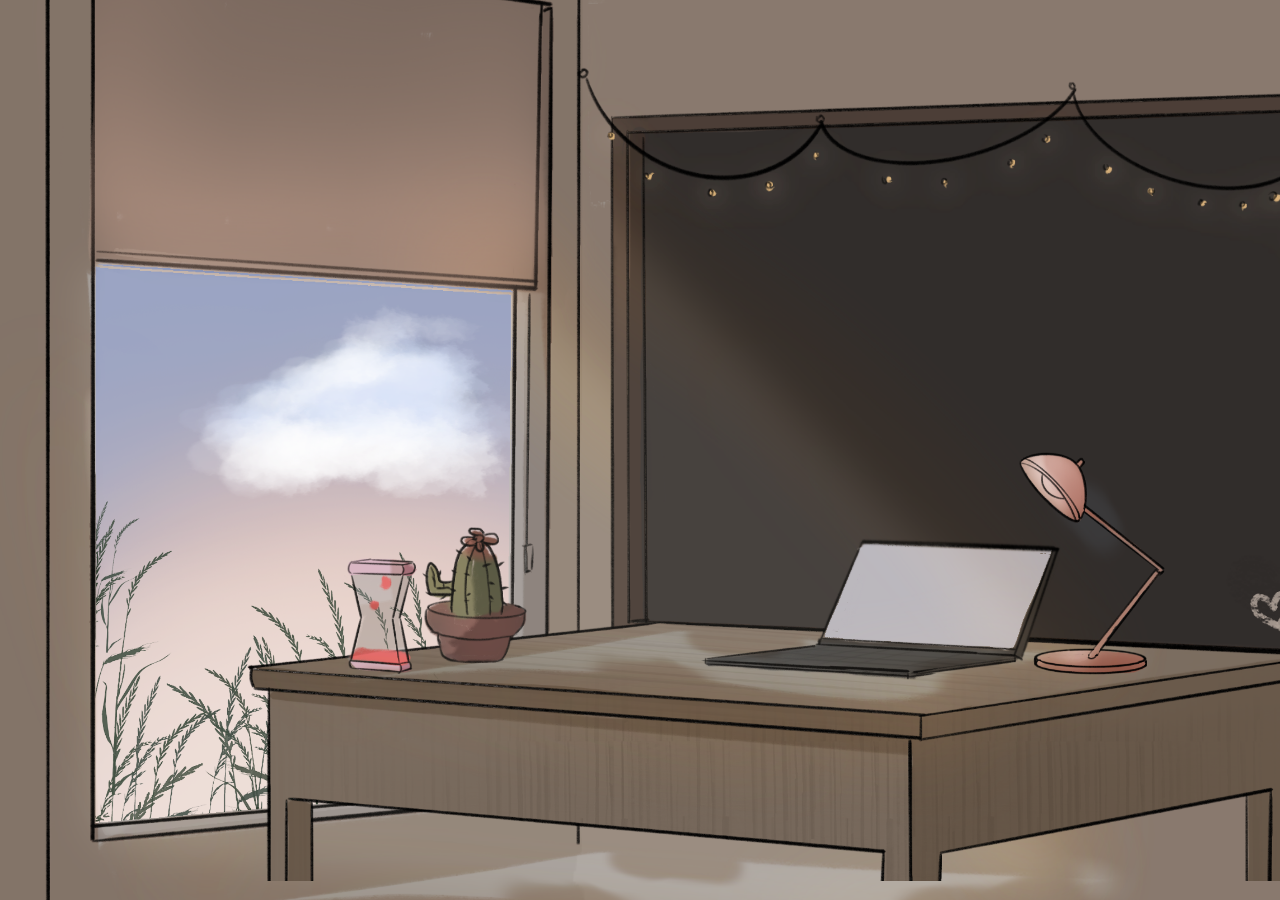
==== index.html @ 7f3fed0a "lights fixed" ====
<!DOCTYPE html>
<html>
<head>
	<title>Cat'N'Rain</title>
	<link rel="stylesheet" type="text/css" href="css/lab.css">
	<div class = "script">
		<script src="https://ajax.googleapis.com/ajax/libs/jquery/3.6.0/jquery.min.js"></script>
		<script src="js/lab.js" defer></script>
	</div>
</head>
<body>
	<main>


		<map name="laptop">
		  <area shape="rect" coords="0, 0, 1000, 1000" alt="Computer" href="https://www.google.com">
		</map>

		<script type="text/javascript">
		    var buttons = document.getElementById("button");
		    buttons.innerHTML = '<img src="img/laptop.png />';
		</script>

		<div>
			<img src="img/middleground.png" id="midground"/>
		</div>

		<div>
			<img src="img/window.png" name="window" class="btTxt submit" id="window"/>
		</div>

		<div>
			<input type="image" src="img/clickables/blackboard.png" name="blackboard" class="btTxt submit imagebutton" onclick="showWindowPopup" id="blackboard" />
		</div>

		<div>
			<img src="img/table.png" id="table" />
		</div>

		<div>
			<img src="img/lights.png" id="lights" />
		</div>

		<div>
			<input type="image" src="img/clickables/laptop.png" name="computer" id="computer" usemap="#laptop" class="imagebutton"/>
		</div>

		<div>
			<input type="image" src="img/clickables/lamp.png" name="lamp" class="btTxt submit" id="lamp" />
		</div>

		<div>
			<input type="image" src="img/clickables/lava-lamp.png" name="hourglass" class="btTxt submit imagebutton" id="hourglass" />
		</div>

		<div>
			<img src="img/clickables/cactus.png" id="cactus" class="imagebutton"/>
		</div>

	</main>
</body>
</html>
---- css/lab.css ----
body {
  background-image: url('../img/scenery-options/background.png');
  background-size: 1400px;
  background-repeat: no-repeat;
}

#midground {
  height: auto;
  width: 1785px;
  position: fixed;
  left: -45px;
  top: -145px;
}

#window {
  height: auto;
  width: 472px;
  position: fixed;
  left: 82px;
  top: -62px;
}

#blackboard {
  height: auto;
  width: 745px;
  position: fixed;
  left: 610px;
  top: 90px;
}

#lights {
  height: auto;
  width: 885px;
  position:fixed;
  left: 573px;
  top: 67px;
}

#table {
  height: auto;
  width: 1075px;
  position:fixed;
  left: 247px;
  top: 621px;
}

#cactus {
  height: auto;
  width: 105px;
  position:fixed;
  left: 422px;
  top: 527px;
}

#computer {
  height: auto;
  width: 360px;
  position: fixed;
  left: 701px;
  top: 538px;
}

#lamp {
  height: auto;
  width: 146px;
  position: fixed;
  left: 1019px;
  top: 452px;
}

#hourglass {
  height: auto;
  width: 76px;
  position: fixed;
  left: 342px;
  top: 554px;
}

button {
  display: inline-block;
  height: 200px;
  padding: 0;
  margin: 0;
  vertical-align: top;
  width: 104px;
}

.btTxt submit:active {
  border: none;
}

.imagebutton {
  cursor: pointer;
}
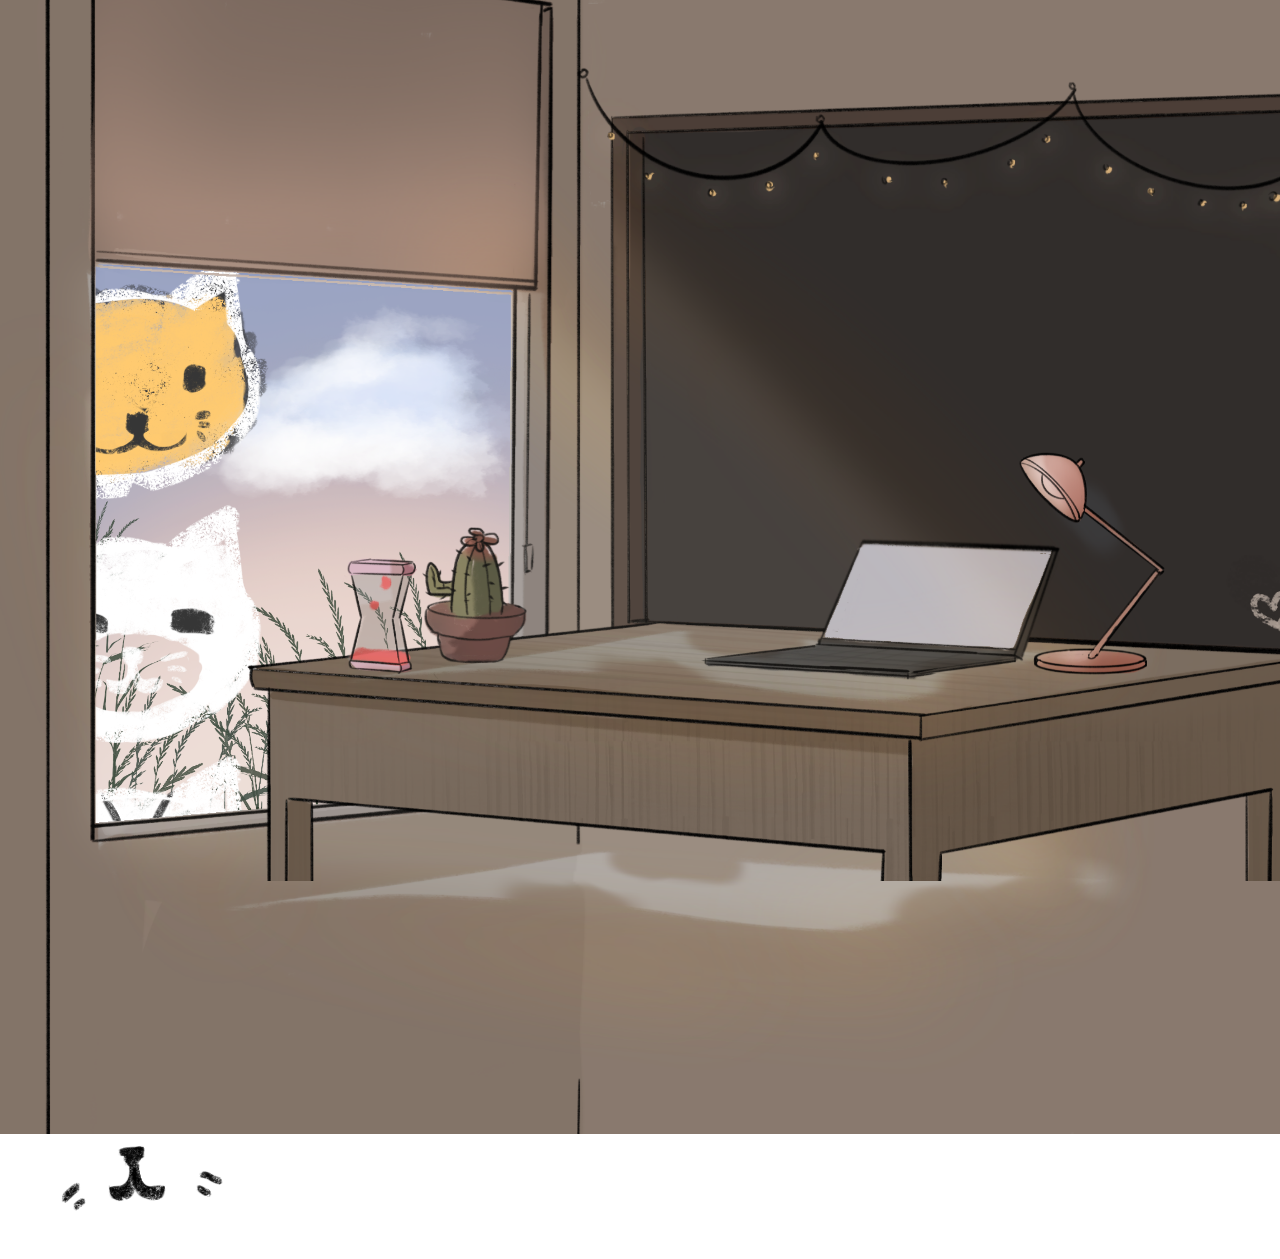
==== commit 3aeccfbd: "blackboard test" ====
--- a/index.html
+++ b/index.html
@@ -15,11 +15,6 @@
 		<map name="laptop">
 		  <area shape="rect" coords="0, 0, 1000, 1000" alt="Computer" href="https://www.google.com">
 		</map>
-
-		<script type="text/javascript">
-		    var buttons = document.getElementById("button");
-		    buttons.innerHTML = '<img src="img/laptop.png />';
-		</script>
 
 		<div>
 			<img src="img/middleground.png" id="midground"/>
@@ -56,7 +51,9 @@
 		<div>
 			<img src="img/clickables/cactus.png" id="cactus" class="imagebutton"/>
 		</div>
-
+		<div id="board-popup">
+			<script src="js/load-blackboard.js" defer></script>
+		</div>
 	</main>
 </body>
 </html>
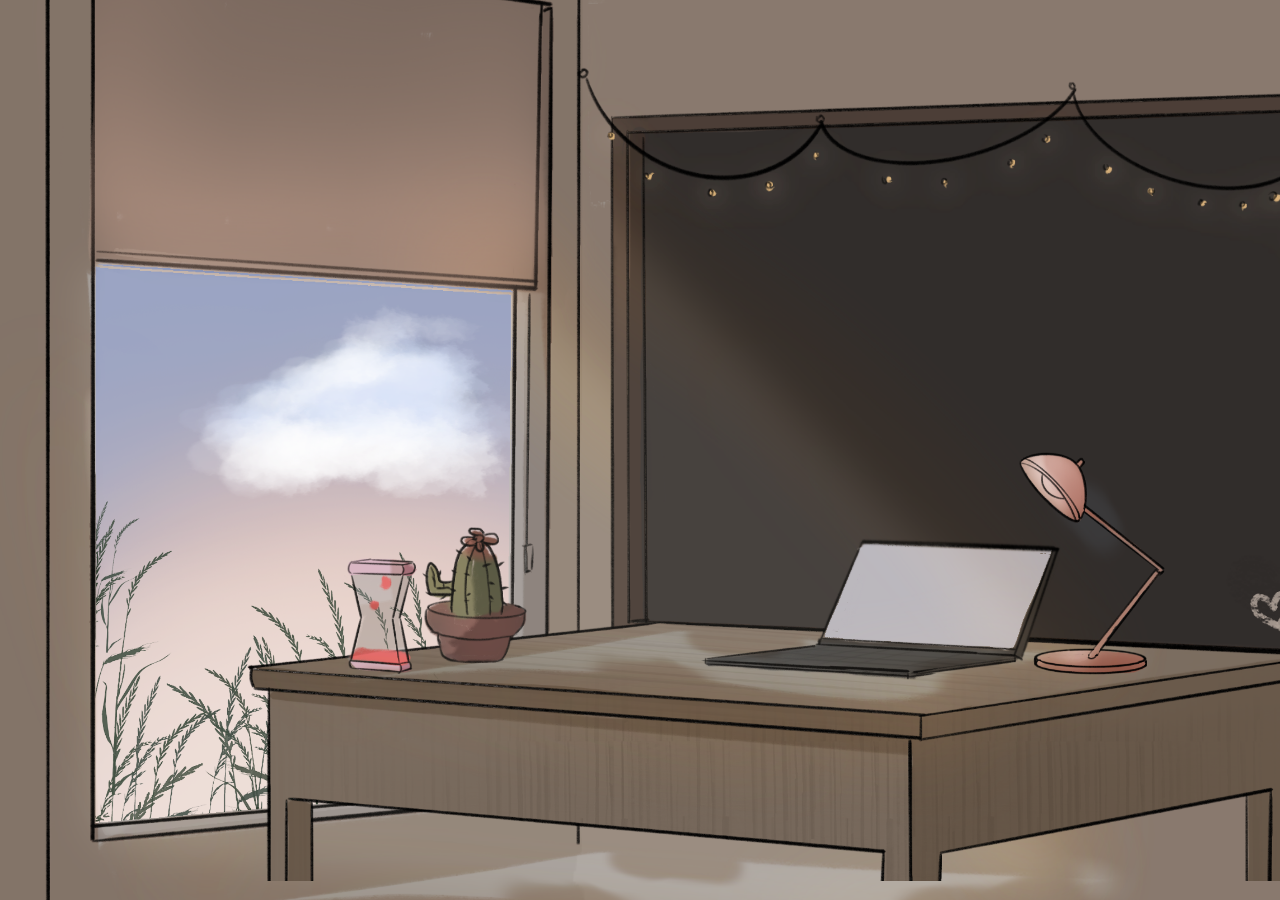
==== commit 57606e54: "Blackboard implemented" ====
--- a/index.html
+++ b/index.html
@@ -52,7 +52,28 @@
 			<img src="img/clickables/cactus.png" id="cactus" class="imagebutton"/>
 		</div>
 		<div id="board-popup">
-			<script src="js/load-blackboard.js" defer></script>
+			<script src="components/blackboard.js" defer></script>
+			<link rel="stylesheet" type="text/css" href="css/popup.css">
+			<div id="black-dropdown" class="active">
+				<img src="img/blackboard_background.png" class="board-img">
+				<div>
+					<input type="image" src="img/clickables/Black_Cat.png" name="black" class="btTxt submit" id="black" />
+				</div>
+
+				<div>
+					<input type="image" src="img/clickables/OrangeTabby.png" name="orange" class="btTxt submit" id="orange" />
+				</div>
+				<div>
+					<input type="image" src="img/clickables/Siamese.png" name="siamese" class="btTxt submit" id="siamese" />
+				</div>
+				<div>
+					<input type="image" src="img/clickables/SilverTabby.png" name="silver" class="btTxt submit" id="silver" />
+				</div>
+
+				<div>
+					<input type="image" src="img/clickables/Tuxedo.png" name="tuxedo" class="btTxt submit" id="tuxedo" />
+				</div>
+			</div>
 		</div>
 	</main>
 </body>
--- a/css/popup.css
+++ b/css/popup.css
@@ -0,0 +1,60 @@
+#black-dropdown{
+  z-index:2;
+  position: absolute;
+  min-height: 100%;
+  width: 100%;
+  height: 100%;
+  left:-1px;
+  top: 0;
+  transition: .4s;
+  overflow: hidden;
+}
+
+#black-dropdown.active{
+  top: -100%;
+}
+
+.board-img{
+  width:100%;
+  height: 100%;
+}
+
+#black {
+  height: 250px;
+  width: 280px;
+  position: absolute;
+  left: 200px;
+  top: 80px;
+}
+
+#orange {
+  height: 250px;
+  width: 280px;
+  position: absolute;
+  left: 590px;
+  top: 80px;
+}
+
+#siamese {
+  height: 250px;
+  width: 280px;
+  position: absolute;
+  left: 980px;
+  top: 80px;
+}
+
+#silver {
+  height: 250px;
+  width: 280px;
+  position: absolute;
+  left: 390px;
+  top: 380px;
+}
+
+#tuxedo {
+  height: 250px;
+  width: 280px;
+  position: absolute;
+  left: 790px;
+  top: 380px;
+}
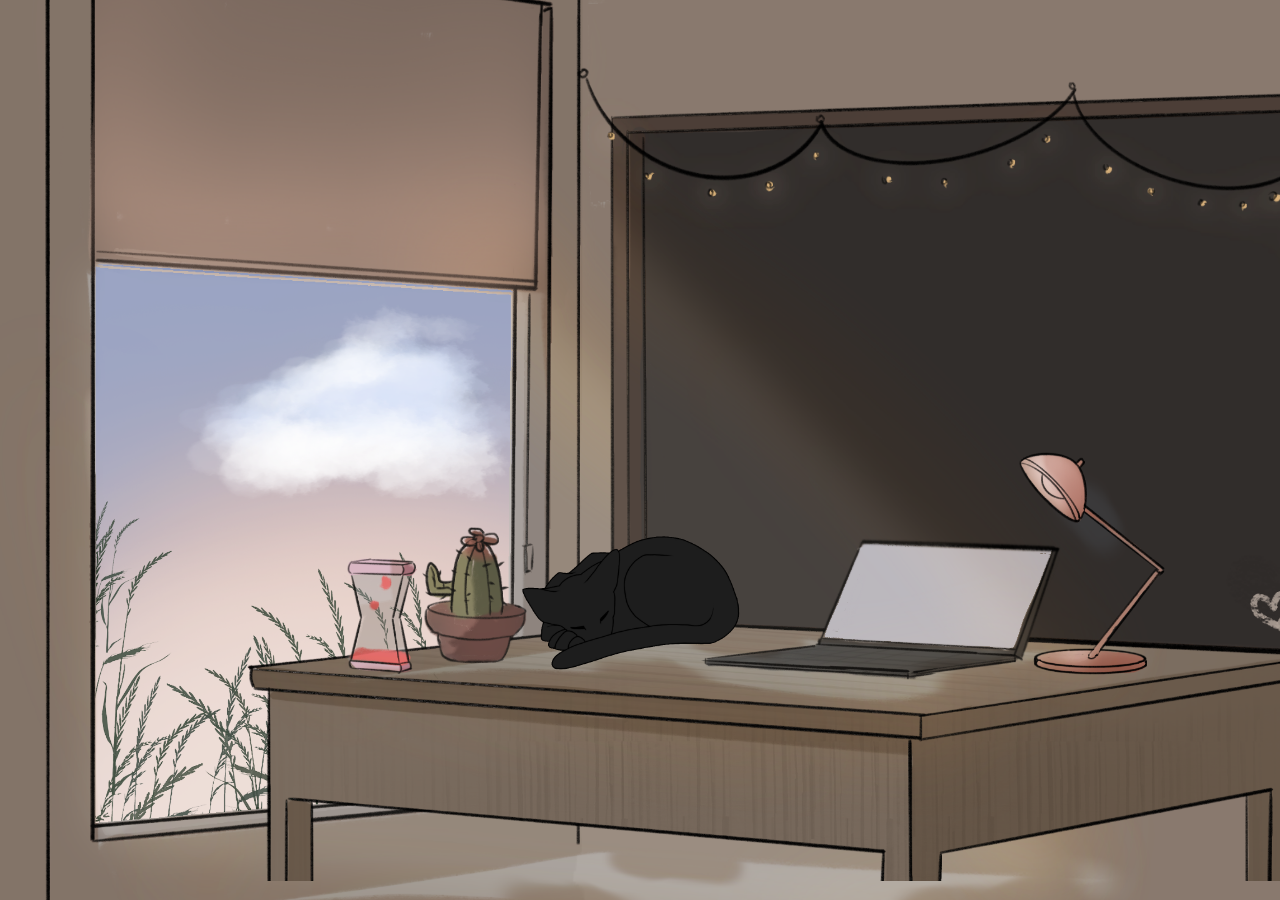
==== commit 79e5e4f2: "cat!!" ====
--- a/index.html
+++ b/index.html
@@ -51,6 +51,11 @@
 		<div>
 			<img src="img/clickables/cactus.png" id="cactus" class="imagebutton"/>
 		</div>
+
+		<div>
+			<img src="img/cats/black-cat.gif" id="cat"/>
+		</div>
+
 		<div id="board-popup">
 			<script src="components/blackboard.js" defer></script>
 			<link rel="stylesheet" type="text/css" href="css/popup.css">
--- a/css/lab.css
+++ b/css/lab.css
@@ -92,3 +92,11 @@
 .imagebutton {
   cursor: pointer;
 }
+
+#cat {
+  height: auto;
+  width: 400px;
+  position: fixed;
+  top: 480px;
+  left: 450px;
+}
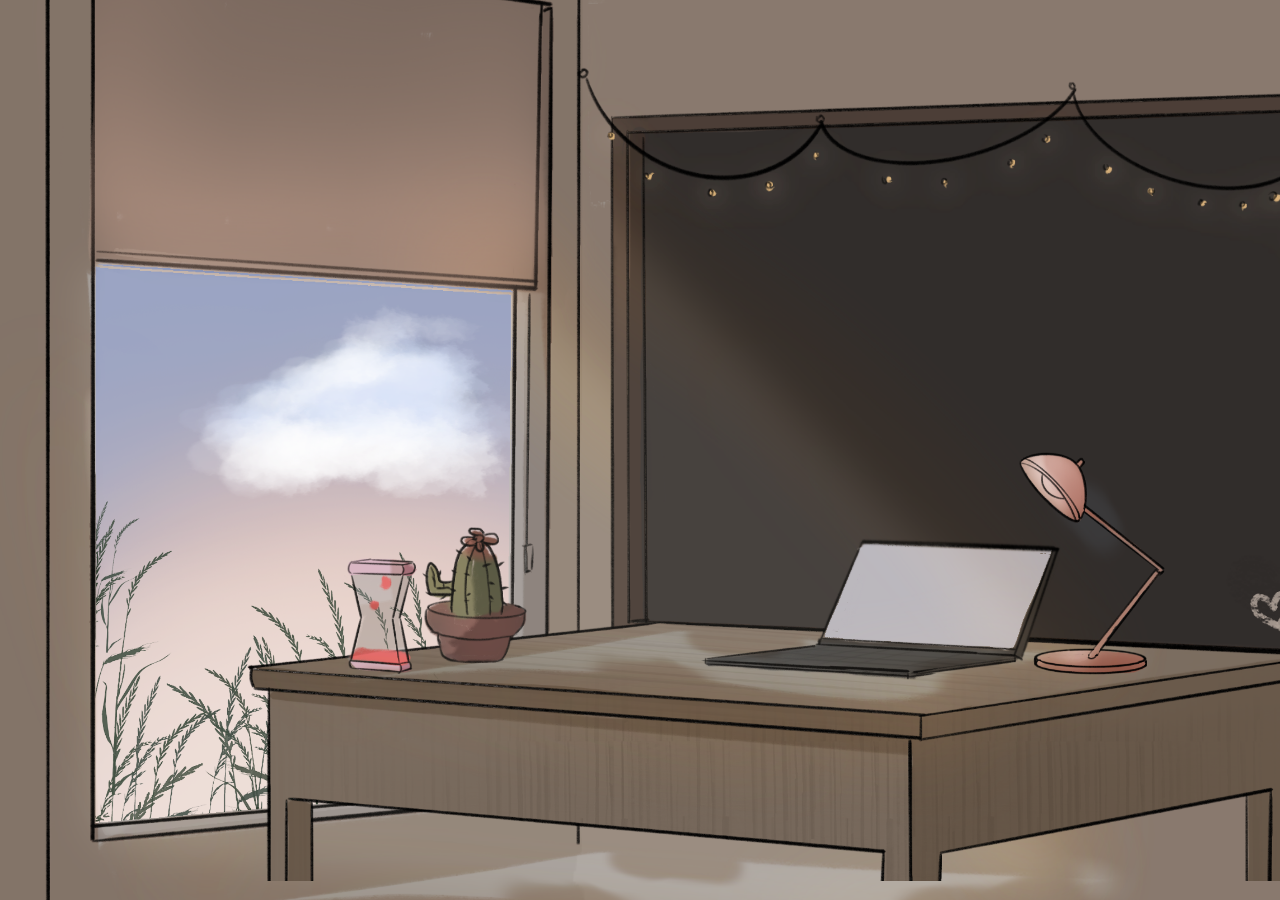
==== commit 59820cef: "laptop menu not working" ====
--- a/index.html
+++ b/index.html
@@ -51,11 +51,6 @@
 		<div>
 			<img src="img/clickables/cactus.png" id="cactus" class="imagebutton"/>
 		</div>
-
-		<div>
-			<img src="img/cats/black-cat.gif" id="cat"/>
-		</div>
-
 		<div id="board-popup">
 			<script src="components/blackboard.js" defer></script>
 			<link rel="stylesheet" type="text/css" href="css/popup.css">
@@ -80,6 +75,24 @@
 				</div>
 			</div>
 		</div>
+
+		<div id="laptop-popup">
+			<script src="components/laptop.js" defer></script>
+			<link rel="stylesheet" type="text/css" href="css/popup2.css">
+			<div id="laptop-dropdown" class="active">
+				<img src="img/laptop_popup.png" class="laptop-img">
+
+				<div>
+					<input type="image" src="img/clickables/ambience_button.png" name="audio" class="btTxt submit" id="audio" />
+				</div>
+
+				<div>
+					<input type="image" src="img/clickables/music_button.png" name="music" class="btTxt submit" id="music" />
+				</div>
+
+			</div>
+		</div>
+
 	</main>
 </body>
 </html>
--- a/css/popup2.css
+++ b/css/popup2.css
@@ -0,0 +1,36 @@
+#laptop-dropdown{
+  z-index:2;
+  position: absolute;
+  min-height: 100%;
+  width: 100%;
+  height: 100%;
+  left:-1px;
+  top: 0;
+  transition: .4s;
+  overflow: hidden;
+}
+
+#laptop-dropdown.active{
+  top: -100%;
+}
+
+.laptop-img{
+  width:100%;
+  height: 100%;
+}
+
+#audio {
+  height: 350px;
+  width: 350px;
+  position: absolute;
+  left: 280px;
+  top: 200px;
+}
+
+#music {
+  height: 350px;
+  width: 350px;
+  position: absolute;
+  left: 820px;
+  top: 200px;
+}
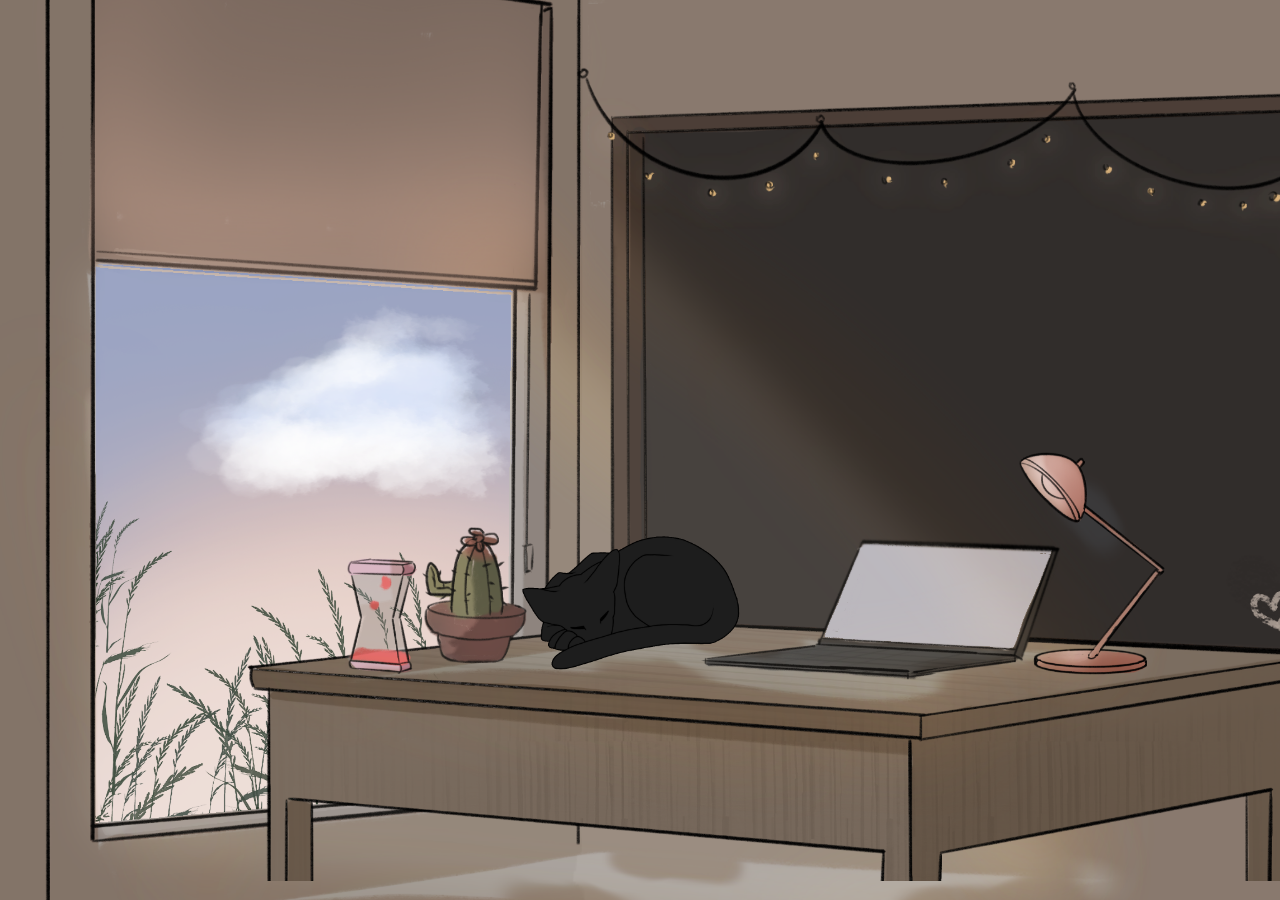
==== commit 6f1abe16: "Merge branch 'main' of https://github.com/TrueChickenGod/catnrain" ====
--- a/index.html
+++ b/index.html
@@ -51,6 +51,11 @@
 		<div>
 			<img src="img/clickables/cactus.png" id="cactus" class="imagebutton"/>
 		</div>
+
+		<div>
+			<img src="img/cats/black-cat.gif" id="cat"/>
+		</div>
+
 		<div id="board-popup">
 			<script src="components/blackboard.js" defer></script>
 			<link rel="stylesheet" type="text/css" href="css/popup.css">
